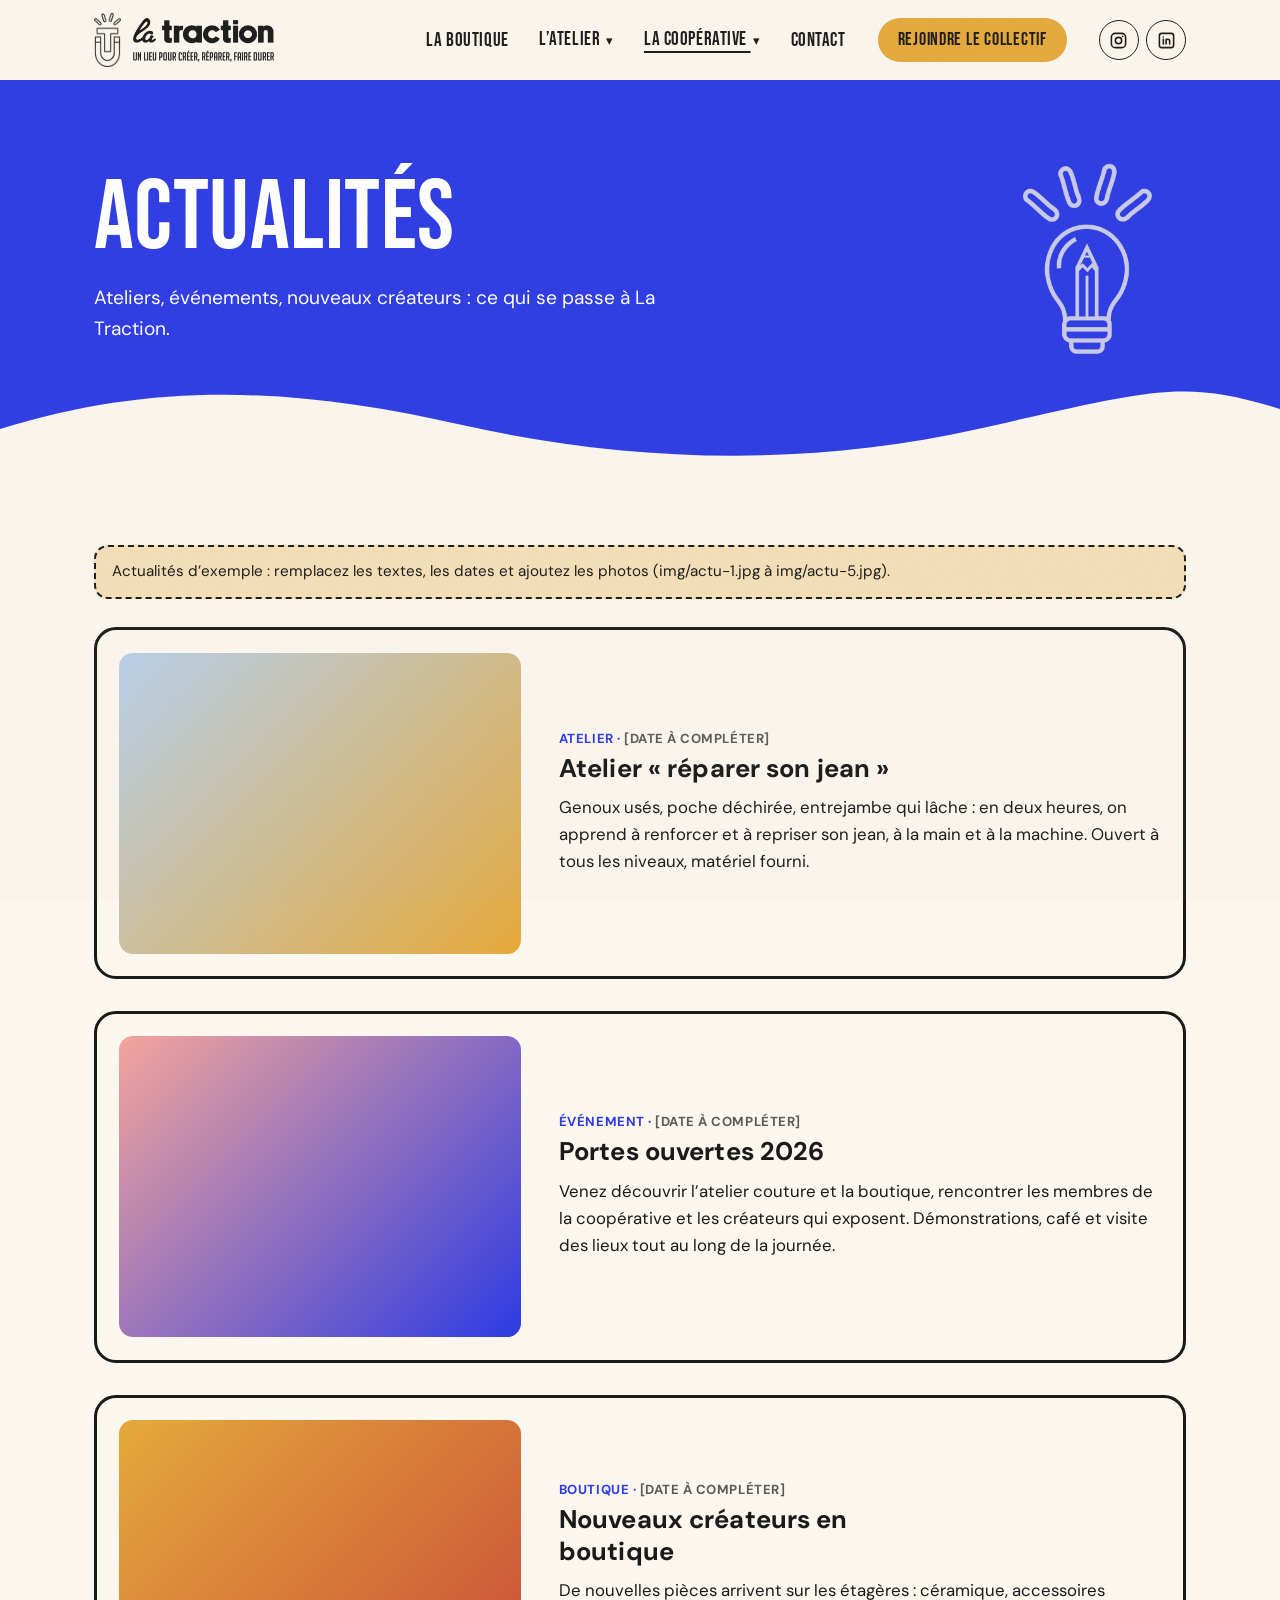
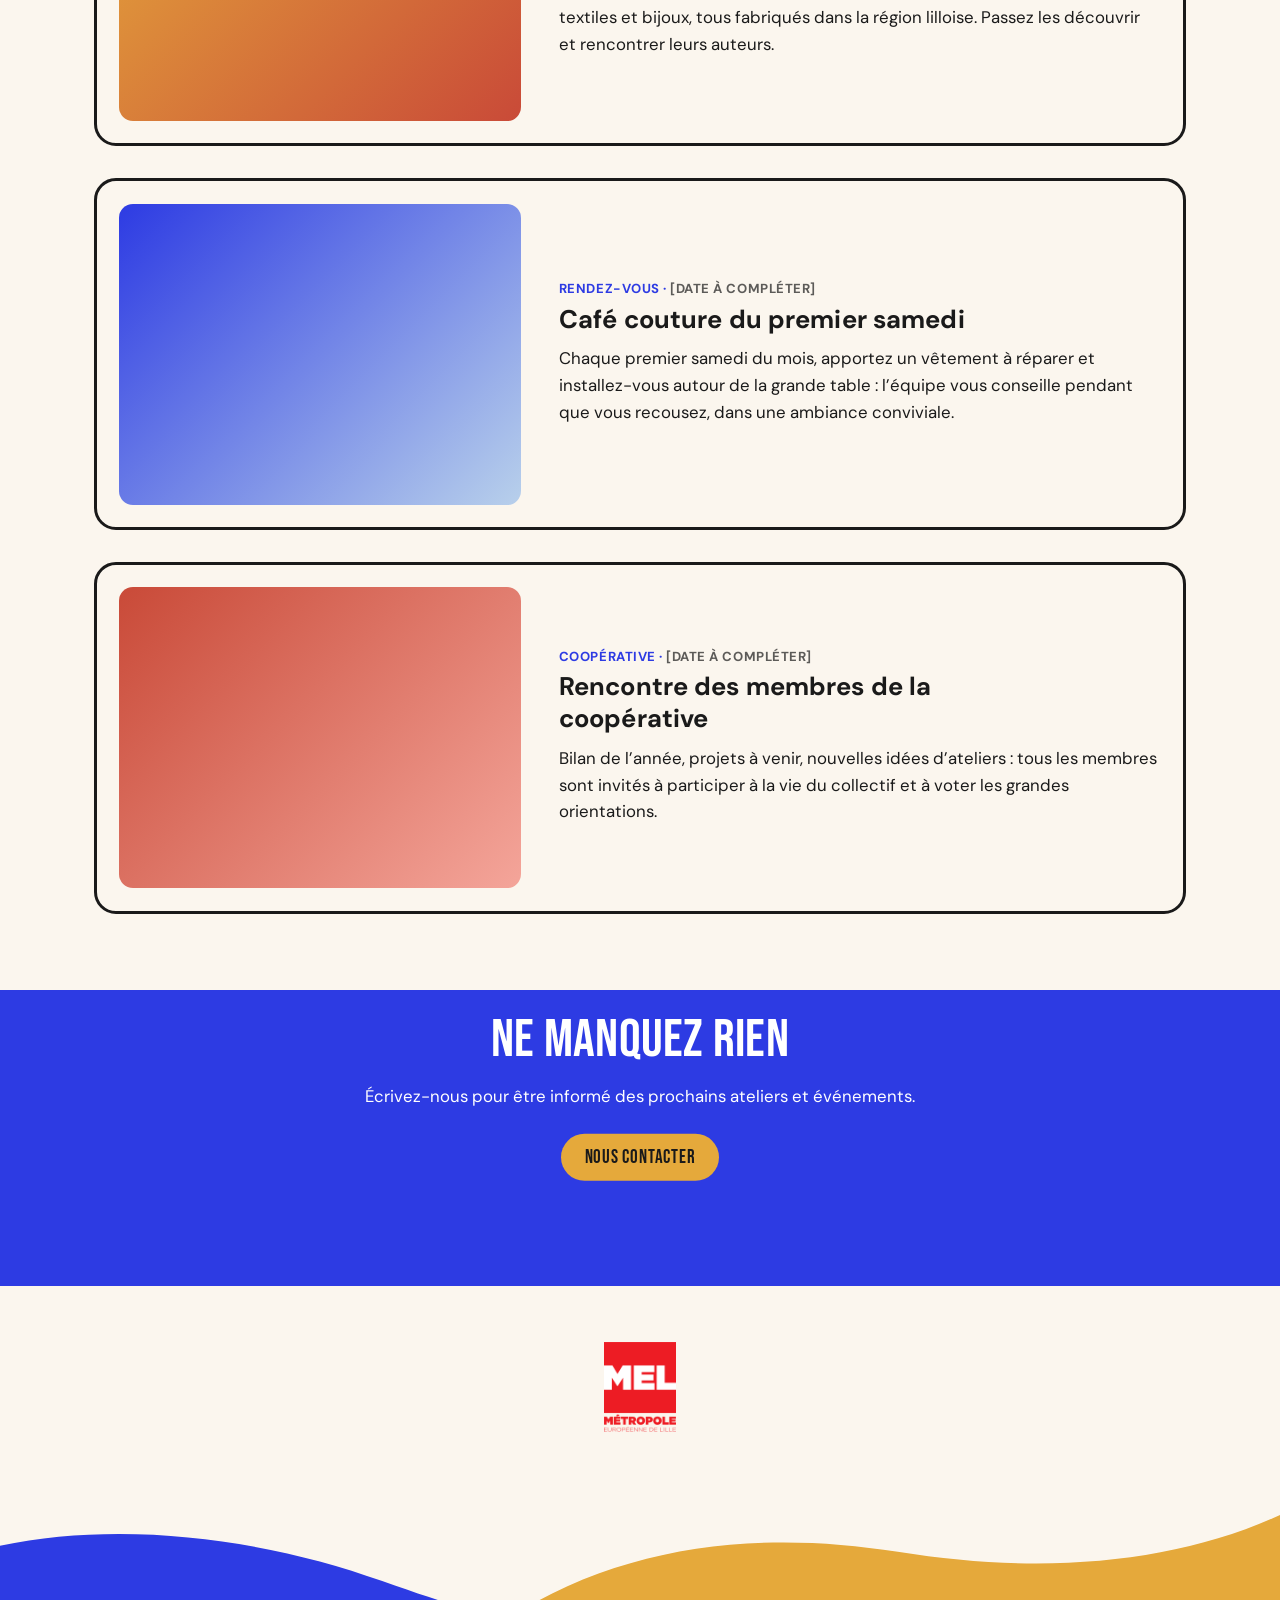
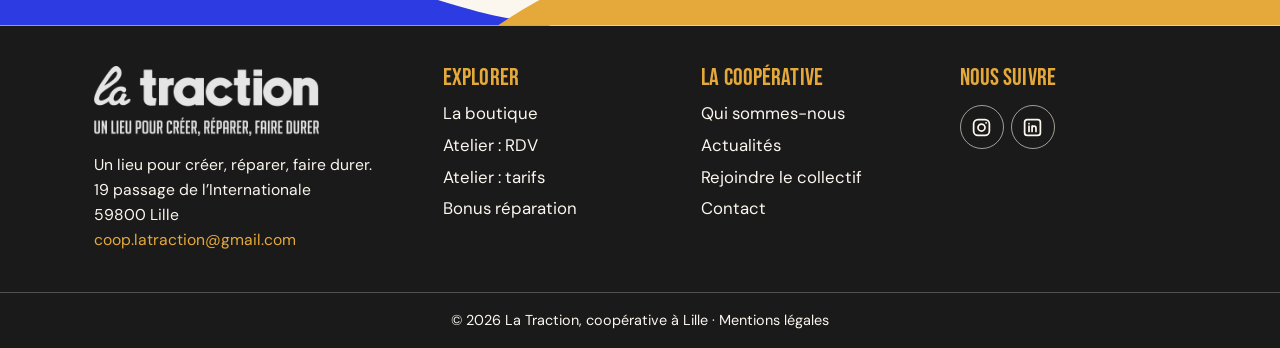
==== actualites.html @ b77d8ff4 "Add files via upload" ====
<!DOCTYPE html>
<html lang="fr">
<head>
<meta charset="utf-8">
<meta name="viewport" content="width=device-width, initial-scale=1">
<title>Actualités – La Traction</title>
<meta name="description" content="Les actualités de La Traction à Lille : ateliers de couture, événements, nouveaux créateurs en boutique et vie de la coopérative.">
<link rel="icon" href="favicon.ico" sizes="any">
<link rel="icon" type="image/png" sizes="32x32" href="img/favicon-32.png">
<link rel="apple-touch-icon" href="img/apple-touch-icon.png">
<link rel="preconnect" href="https://fonts.googleapis.com">
<link rel="preconnect" href="https://fonts.gstatic.com" crossorigin>
<link href="https://fonts.googleapis.com/css2?family=Bebas+Neue&display=swap" rel="stylesheet">
<script>document.documentElement.className+=" js"</script>
<link rel="stylesheet" href="css/style.css">
</head>
<body>
<a class="skip" href="#contenu">Aller au contenu</a>

<header class="hdr" id="hdr">
  <div class="wrap bar">
    <a class="logo" href="index.html" aria-label="La Traction, accueil">
      <img class="mag" src="img/logo-aimant.png" width="240" height="474" alt="">
      <img class="mot" src="img/logo-mot.png" width="520" height="162" alt="la traction – un lieu pour créer, réparer, faire durer">
    </a>
    <button class="burger" id="burger" aria-label="Ouvrir le menu" aria-expanded="false" aria-controls="nav"><span></span></button>
    <nav class="nav" id="nav" aria-label="Navigation principale">
      <ul>
        <li><a href="boutique.html">La boutique</a></li>
        <li class="has-sub">
          <button class="sb" type="button" aria-expanded="false" aria-controls="sub-atelier">L’atelier <span class="chev" aria-hidden="true">▾</span></button>
          <ul class="sub" id="sub-atelier">
            <li><a href="atelier-rdv.html">RDV</a></li>
            <li><a href="atelier-tarifs.html">Tarifs</a></li>
            <li><a href="bonus-reparation.html">Bonus réparation</a></li>
          </ul>
        </li>
        <li class="has-sub">
          <button class="sb current" type="button" aria-expanded="false" aria-controls="sub-coop">La coopérative <span class="chev" aria-hidden="true">▾</span></button>
          <ul class="sub" id="sub-coop">
            <li><a href="cooperative.html">Qui sommes-nous</a></li>
            <li><a href="actualites.html" aria-current="page">Actualités</a></li>
          </ul>
        </li>
        <li><a href="contact.html">Contact</a></li>
      </ul>
      <a class="cta" href="rejoindre.html">Rejoindre le collectif</a>
      <ul class="social" aria-label="Réseaux sociaux">
        <li><a href="https://www.instagram.com/la_traction_coop/" target="_blank" rel="noopener" aria-label="Instagram de La Traction (nouvel onglet)"><svg viewBox="0 0 24 24" aria-hidden="true"><rect x="3" y="3" width="18" height="18" rx="5"/><circle cx="12" cy="12" r="4"/><circle cx="17.3" cy="6.7" r="1.1" class="fill"/></svg></a></li>
        <li><a href="https://www.linkedin.com/company/coop%C3%A9rative-la-traction/" target="_blank" rel="noopener" aria-label="LinkedIn de La Traction (nouvel onglet)"><svg viewBox="0 0 24 24" aria-hidden="true"><rect x="3" y="3" width="18" height="18" rx="3"/><path d="M8 10.5V16.5M8 7.6v.01M11.5 16.5v-6M11.5 13c0-1.6 1-2.6 2.3-2.6s2.2.9 2.2 2.6v3.5"/></svg></a></li>
      </ul>
    </nav>
  </div>
</header>

<main id="contenu">
<section class="phero cobalt" aria-labelledby="t-page">
  <div class="wrap" data-speed=".06"><h1 id="t-page">Actualités</h1><p>Ateliers, événements, nouveaux créateurs : ce qui se passe à La Traction.</p></div>
  <img class="phero-picto" src="img/picto-creer.png" width="204" height="300" alt=""><svg class="phero-wave" viewBox="0 0 1440 100" preserveAspectRatio="none" aria-hidden="true"><path d="M0 60C180 10 340 20 520 56S900 100 1100 60 1330 10 1440 40V100H0Z" fill="#FBF6EE"/></svg>
</section>
<section class="sec"><div class="wrap">
  <p class="note">Actualités d’exemple : remplacez les textes, les dates et ajoutez les photos (img/actu-1.jpg à img/actu-5.jpg).</p>
  <div class="posts">
    <article class="post" id="actu-1">
      <div class="ph kb" style="--g:linear-gradient(135deg,#B8D0EB,#E5A93B)"><img src="img/actu-1.jpg" alt="" loading="lazy" data-fallback></div>
      <div class="post-txt"><p class="tag">Atelier · <span>[Date à compléter]</span></p><h2>Atelier « réparer son jean »</h2><p>Genoux usés, poche déchirée, entrejambe qui lâche : en deux heures, on apprend à renforcer et à repriser son jean, à la main et à la machine. Ouvert à tous les niveaux, matériel fourni.</p></div>
    </article>
    <article class="post" id="actu-2">
      <div class="ph kb" style="--g:linear-gradient(135deg,#F4A59A,#2D3BE3)"><img src="img/actu-2.jpg" alt="" loading="lazy" data-fallback></div>
      <div class="post-txt"><p class="tag">Événement · <span>[Date à compléter]</span></p><h2>Portes ouvertes 2026</h2><p>Venez découvrir l’atelier couture et la boutique, rencontrer les membres de la coopérative et les créateurs qui exposent. Démonstrations, café et visite des lieux tout au long de la journée.</p></div>
    </article>
    <article class="post" id="actu-3">
      <div class="ph kb" style="--g:linear-gradient(135deg,#E5A93B,#C94A38)"><img src="img/actu-3.jpg" alt="" loading="lazy" data-fallback></div>
      <div class="post-txt"><p class="tag">Boutique · <span>[Date à compléter]</span></p><h2>Nouveaux créateurs en boutique</h2><p>De nouvelles pièces arrivent sur les étagères : céramique, accessoires textiles et bijoux, tous fabriqués dans la région lilloise. Passez les découvrir et rencontrer leurs auteurs.</p></div>
    </article>
    <article class="post" id="actu-4">
      <div class="ph kb" style="--g:linear-gradient(135deg,#2D3BE3,#B8D0EB)"><img src="img/actu-4.jpg" alt="" loading="lazy" data-fallback></div>
      <div class="post-txt"><p class="tag">Rendez-vous · <span>[Date à compléter]</span></p><h2>Café couture du premier samedi</h2><p>Chaque premier samedi du mois, apportez un vêtement à réparer et installez-vous autour de la grande table : l’équipe vous conseille pendant que vous recousez, dans une ambiance conviviale.</p></div>
    </article>
    <article class="post" id="actu-5">
      <div class="ph kb" style="--g:linear-gradient(135deg,#C94A38,#F4A59A)"><img src="img/actu-5.jpg" alt="" loading="lazy" data-fallback></div>
      <div class="post-txt"><p class="tag">Coopérative · <span>[Date à compléter]</span></p><h2>Rencontre des membres de la coopérative</h2><p>Bilan de l’année, projets à venir, nouvelles idées d’ateliers : tous les membres sont invités à participer à la vie du collectif et à voter les grandes orientations.</p></div>
    </article>
  </div>
</div></section>
<section class="cta-band"><div data-speed=".04"><h2>Ne manquez rien</h2><p>Écrivez-nous pour être informé des prochains ateliers et événements.</p><a class="btn" href="contact.html">Nous contacter</a></div></section>
</main>

<!-- Financeurs : un <li> par logo. Déposer les logos (PNG ou SVG à fond transparent) dans img/partenaires/ -->
<section class="partners" aria-label="Nos financeurs">
  <div class="wrap">
    <ul class="plist">
      <li><img src="img/partenaires/mel.png" alt="Métropole Européenne de Lille" loading="lazy" data-logo></li>
    </ul>
  </div>
</section>

<footer>
  <svg class="ft-waves" viewBox="0 0 1440 200" preserveAspectRatio="none" aria-hidden="true">
    <path d="M0 200V96C140 62 300 88 430 142S580 190 620 200Z" fill="#2D3BE3"/>
    <path d="M560 200C690 96 850 74 1010 104S1320 120 1440 56V200Z" fill="#E5A93B"/>
  </svg>
  <div class="ft">
    <div class="cols">
      <div class="brand">
        <img src="img/logo-mot.png" width="520" height="162" alt="la traction">
        <address>Un lieu pour créer, réparer, faire durer.<br>19 passage de l’Internationale<br>59800 Lille<br><a href="mailto:coop.latraction@gmail.com">coop.latraction@gmail.com</a></address>
      </div>
      <div><h3>Explorer</h3><ul>
        <li><a href="boutique.html">La boutique</a></li>
        <li><a href="atelier-rdv.html">Atelier : RDV</a></li>
        <li><a href="atelier-tarifs.html">Atelier : tarifs</a></li>
        <li><a href="bonus-reparation.html">Bonus réparation</a></li></ul></div>
      <div><h3>La coopérative</h3><ul>
        <li><a href="cooperative.html">Qui sommes-nous</a></li>
        <li><a href="actualites.html">Actualités</a></li>
        <li><a href="rejoindre.html">Rejoindre le collectif</a></li>
        <li><a href="contact.html">Contact</a></li></ul></div>
      <div><h3>Nous suivre</h3>
        <ul class="social ft-social" aria-label="Réseaux sociaux">
          <li><a href="https://www.instagram.com/la_traction_coop/" target="_blank" rel="noopener" aria-label="Instagram de La Traction (nouvel onglet)"><svg viewBox="0 0 24 24" aria-hidden="true"><rect x="3" y="3" width="18" height="18" rx="5"/><circle cx="12" cy="12" r="4"/><circle cx="17.3" cy="6.7" r="1.1" class="fill"/></svg></a></li>
          <li><a href="https://www.linkedin.com/company/coop%C3%A9rative-la-traction/" target="_blank" rel="noopener" aria-label="LinkedIn de La Traction (nouvel onglet)"><svg viewBox="0 0 24 24" aria-hidden="true"><rect x="3" y="3" width="18" height="18" rx="3"/><path d="M8 10.5V16.5M8 7.6v.01M11.5 16.5v-6M11.5 13c0-1.6 1-2.6 2.3-2.6s2.2.9 2.2 2.6v3.5"/></svg></a></li>
        </ul></div>
    </div>
    <div class="legal">© 2026 La Traction, coopérative à Lille · <a href="mentions-legales.html">Mentions légales</a></div>
  </div>
</footer>

<script src="js/main.js"></script>
</body>
</html>
---- css/style.css ----
/* La Traction – feuille de style commune à toutes les pages */
/* Polices libres (licence OFL, fichiers dans /fonts) hébergées avec le site */
@font-face{font-family:'DM Sans';src:url('../fonts/DMSans.woff') format('woff');font-weight:100 1000;font-style:normal;font-display:swap}
/*
  Polices de la charte : Newake (géométrique) et Bignoodle Titling (condensée).
  En attendant les licences web, DM Sans (texte et sous-titres) et Bebas Neue (titres) les remplacent.
  Pour utiliser les originales, ajoutez les fichiers dans /fonts puis décommentez :
  @font-face{font-family:'Newake';src:url('../fonts/Newake.woff2') format('woff2');font-weight:800;font-display:swap}
  @font-face{font-family:'Bignoodle Titling';src:url('../fonts/BigNoodleTitling.woff2') format('woff2');font-display:swap}
*/
:root{
  --cream:#FBF6EE;
  --cobalt:#2D3BE3;   /* palette du brief */
  --brick:#C94A38;    /* terracotta */
  --mustard:#E5A93B;  /* moutarde */
  --pastel:#B8D0EB;
  --pink:#F4A59A;
  --orange:#EE7A3C;
  --ink:#1A1A1A;
  --white:#fff;
  --f-title:'Bignoodle Titling','Bebas Neue','Anton',Impact,sans-serif;
  --f-geo:'DM Sans',Arial,sans-serif;  /* sous-titres : police du texte, en gras */
  --f-body:'DM Sans',Arial,sans-serif;
}
*,*::before,*::after{box-sizing:border-box}
html{scroll-behavior:smooth}
body{margin:0;background:var(--cream);color:var(--ink);font:400 1.05rem/1.6 var(--f-body);overflow-x:hidden}
/* léger grain papier */
body::after{content:"";position:fixed;inset:0;pointer-events:none;opacity:.06;z-index:100;
  background:url("data:image/svg+xml,%3Csvg xmlns='http://www.w3.org/2000/svg' width='160' height='160'%3E%3Cfilter id='n'%3E%3CfeTurbulence type='fractalNoise' baseFrequency='.8' numOctaves='2'/%3E%3C/filter%3E%3Crect width='100%25' height='100%25' filter='url(%23n)'/%3E%3C/svg%3E")}
h1,h2,h3{font-family:var(--f-title);font-weight:400;text-transform:uppercase;line-height:.98;margin:0;letter-spacing:.005em}
img,svg{display:block;max-width:100%}
a{color:inherit}
:focus-visible{outline:3px solid var(--cobalt);outline-offset:3px}
.skip{position:absolute;left:-999px;top:0;background:var(--ink);color:#fff;padding:.6rem 1rem;z-index:200}
.skip:focus{left:0}
.wrap{max-width:1140px;margin:0 auto;padding:0 1.5rem}

/* ---------- Header ---------- */
.hdr{position:sticky;top:0;z-index:50;background:var(--cream);transition:background .25s,box-shadow .25s}
.hdr.scrolled{background:rgba(251,246,238,.8);-webkit-backdrop-filter:blur(10px);backdrop-filter:blur(10px);box-shadow:0 1px 0 rgba(26,26,26,.14)}
.bar{display:flex;align-items:center;justify-content:space-between;gap:1rem;min-height:80px}
.logo{display:flex;align-items:center;gap:.7rem;text-decoration:none;flex:0 0 auto}
.logo .mag{height:54px;width:auto}
.logo .mot{height:44px;width:auto}
.nav{display:flex;align-items:center;gap:2rem}
.nav>ul{display:flex;gap:1.9rem;list-style:none;margin:0;padding:0;align-items:center}
.nav a,.nav .sb{font:400 1.2rem/1 var(--f-title);letter-spacing:.03em;text-transform:uppercase;text-decoration:none;background:none;border:0;color:var(--ink);cursor:pointer;padding:.55rem 0}
.nav li>a:hover,.nav .sb:hover{text-decoration:underline;text-decoration-thickness:2px;text-underline-offset:6px}
.has-sub{position:relative}
.chev{display:inline-block;font-size:.7em;margin-left:.15em;transition:transform .2s}
.sub{list-style:none;margin:0;padding:.45rem;background:var(--cream);border:1.5px solid var(--ink);border-radius:14px;box-shadow:0 8px 22px rgba(26,26,26,.14);min-width:150px}
@media (min-width:1081px){
  .sub{position:absolute;top:100%;left:-.8rem;opacity:0;visibility:hidden;transform:translateY(6px);transition:opacity .18s,transform .18s,visibility .18s}
  .has-sub:hover .sub,.has-sub:focus-within .sub,.has-sub.open .sub{opacity:1;visibility:visible;transform:none}
  .has-sub:hover .chev,.has-sub.open .chev{transform:rotate(180deg)}
}
.sub a{display:block;padding:.5rem .8rem;border-radius:8px;white-space:nowrap}
.sub a:hover{background:var(--pastel);text-decoration:none!important}
.nav .cta{display:inline-block;background:var(--mustard);color:var(--ink)!important;font:400 1.15rem/1 var(--f-title)!important;letter-spacing:.04em;text-transform:uppercase;text-decoration:none!important;padding:.8rem 1.25rem!important;border-radius:999px;white-space:nowrap;transition:transform .15s,box-shadow .15s}
.nav .cta:hover{transform:translateY(-2px);box-shadow:0 4px 0 var(--ink)}
.burger{display:none;width:46px;height:46px;border:1.5px solid var(--ink);border-radius:12px;background:none;cursor:pointer;position:relative;flex:0 0 auto}
.burger span,.burger span::before,.burger span::after{position:absolute;left:12px;width:20px;height:2px;background:var(--ink);content:"";transition:.2s}
.burger span{top:21px}.burger span::before{left:0;top:-6px}.burger span::after{left:0;top:6px}
.burger[aria-expanded=true] span{background:transparent}
.burger[aria-expanded=true] span::before{top:0;transform:rotate(45deg)}
.burger[aria-expanded=true] span::after{top:0;transform:rotate(-45deg)}
@media (max-width:1080px){
  .burger{display:block}
  .logo .mag{height:46px}.logo .mot{height:36px}
  .nav{position:absolute;left:0;right:0;top:100%;background:var(--cream);flex-direction:column;align-items:flex-start;gap:0;padding:0 1.5rem;max-height:0;overflow:hidden;transition:max-height .35s ease,padding .35s;border-bottom:1.5px solid transparent}
  .nav.open{max-height:760px;padding:.8rem 1.5rem 1.5rem;border-bottom-color:var(--ink)}
  .nav>ul{flex-direction:column;align-items:flex-start;gap:0;width:100%}
  .nav>ul>li{width:100%}
  .nav>ul>li>a,.nav .sb{display:block;width:100%;text-align:left;padding:.8rem 0;font-size:1.5rem}
  .sub{border:0;box-shadow:none;border-radius:0;background:none;padding:0 0 0 1rem;max-height:0;overflow:hidden;transition:max-height .3s ease}
  .has-sub.open .sub{max-height:220px}
  .has-sub.open .chev{transform:rotate(180deg)}
  .sub a{font-size:1.3rem}
  .nav .cta{margin-top:1rem}
}

/* ---------- Diaporama d'accueil ---------- */
.sr{position:absolute!important;width:1px;height:1px;padding:0;margin:-1px;overflow:hidden;clip:rect(0 0 0 0);white-space:nowrap;border:0}
.spark{position:absolute;width:40px;height:40px;stroke:var(--mustard);stroke-width:5;stroke-linecap:round;fill:none}
.slider{position:relative;height:clamp(480px,78vh,760px);overflow:hidden;background:var(--ink);color:#fff}
.slides{position:absolute;inset:0}
.slide{position:absolute;inset:0;opacity:0;visibility:hidden;transition:opacity .9s ease,visibility 0s linear .9s}
.slide.on{opacity:1;visibility:visible;transition:opacity .9s ease,visibility 0s}
.sl-bg{position:absolute;inset:0;background:var(--g);overflow:hidden}
.sl-bg img{width:100%;height:100%;object-fit:cover;transform:scale(1.06);transition:transform 7s ease-out}
.slide.on .sl-bg img{transform:scale(1)}
.slide::after{content:"";position:absolute;inset:0;background:linear-gradient(to top,rgba(26,26,26,.72) 0%,rgba(26,26,26,.35) 40%,rgba(26,26,26,0) 72%),linear-gradient(90deg,rgba(26,26,26,.55) 0%,rgba(26,26,26,.25) 45%,rgba(26,26,26,0) 65%);pointer-events:none}
.slide.has-img .sl-deco{display:none}
.sl-deco{position:absolute;right:clamp(1rem,8vw,9rem);top:50%;height:min(58%,380px);width:auto;transform:translateY(-58%);filter:invert(1);opacity:.28;pointer-events:none}
.cap{position:absolute;z-index:2;left:max(1.5rem,calc((100% - 1140px)/2 + 1.5rem));right:1.5rem;bottom:clamp(6.5rem,12vw,9.5rem);max-width:44rem;
  opacity:0;translate:0 24px;transition:opacity .7s ease .35s,translate .7s cubic-bezier(.2,.7,.2,1) .35s}
.slide.on .cap{opacity:1;translate:0 0}
.cap h2{font-size:clamp(2.6rem,5vw,4.4rem);line-height:.96;text-shadow:0 2px 18px rgba(0,0,0,.25)}
.cap p{font-size:clamp(1.05rem,1.6vw,1.25rem);margin:.8rem 0 1.2rem;max-width:36em;text-shadow:0 1px 8px rgba(0,0,0,.35)}
.sl-ctrl{position:absolute;z-index:3;right:max(1.5rem,calc((100% - 1140px)/2 + 1.5rem));bottom:clamp(5.2rem,11vw,8.2rem);display:flex;align-items:center;gap:.4rem;
  background:rgba(26,26,26,.45);-webkit-backdrop-filter:blur(6px);backdrop-filter:blur(6px);border-radius:999px;padding:.3rem .45rem}
.sl-btn{width:40px;height:40px;border:0;border-radius:50%;background:none;color:#fff;cursor:pointer;display:grid;place-items:center}
.sl-btn:hover{background:rgba(255,255,255,.16)}
.sl-btn svg{width:20px;height:20px;stroke:currentColor;stroke-width:2.5;fill:none;stroke-linecap:round;stroke-linejoin:round}
.sl-btn .i-play{display:none;fill:currentColor;stroke:none}
.slider.paused .sl-btn .i-pause{display:none}.slider.paused .sl-btn .i-play{display:block}
.dots{display:flex;gap:.15rem}
.dot{width:28px;height:40px;border:0;background:none;cursor:pointer;display:grid;place-items:center;padding:0}
.dot::before{content:"";width:10px;height:10px;border-radius:999px;background:rgba(255,255,255,.55);transition:width .3s,background .3s}
.dot[aria-current=true]::before{width:22px;background:var(--mustard)}
.slider :focus-visible{outline-color:var(--mustard)}
.waves{position:absolute;z-index:2;left:0;bottom:-1px;width:100%;height:clamp(80px,11vw,160px);pointer-events:none}
@media (max-width:720px){
  .slider{height:clamp(520px,86vh,680px)}
  .sl-deco{top:1.4rem;right:1.2rem;height:min(26%,170px);transform:none}
  .cap{bottom:8.6rem}
  .sl-ctrl{left:50%;right:auto;translate:-50% 0;bottom:4.4rem}
}
@media (prefers-reduced-motion:reduce){.slide,.cap,.sl-bg img{transition:none!important}.sl-bg img{transform:none}}

/* ---------- L'art du lieu ---------- */
.lieu{background:var(--brick);color:var(--white);padding:clamp(3rem,6vw,5rem) 0}
.lieu .grid{display:grid;grid-template-columns:minmax(0,.9fr) minmax(0,1.1fr);gap:clamp(2rem,5vw,4.5rem);align-items:center}
.photo{position:relative;overflow:hidden;border-radius:18%}
.plx{position:absolute;left:0;right:0;top:-20%;bottom:-20%;will-change:transform}
.plx img{width:100%;height:100%;object-fit:cover}
.photo .plx{background:linear-gradient(140deg,#F4A59A,#E5A93B 55%,#B8D0EB)}
.photo.sq{aspect-ratio:1/1;max-width:420px;width:100%;margin:0 auto}
.lieu h2{font-size:clamp(2.6rem,5.4vw,4.4rem);margin-bottom:1.2rem}
.lieu .lead{font:700 1rem/1.4 var(--f-geo);text-transform:uppercase;margin:0 0 .9rem;max-width:34em}
.lieu .t{margin:0;max-width:40ch}
.lieu .txt{will-change:transform}
@media (max-width:820px){.lieu .grid{grid-template-columns:1fr}.photo.sq{max-width:360px}}

/* ---------- Ateliers et événements ---------- */
.events{position:relative;min-height:clamp(460px,52vw,620px);display:grid;place-items:center;padding:4rem 1.5rem;overflow:hidden;background:#2b2b33}
.events .bg{position:absolute;inset:0;overflow:hidden}
.events .bg .plx{background:linear-gradient(120deg,#3a3f68,#6c5a52 60%,#2b2b33)}
.ribbons{position:absolute;inset:0;width:100%;height:100%;pointer-events:none}
.events .bg::after{content:"";position:absolute;inset:0;background:rgba(26,26,26,.28)}
.box{position:relative;background:var(--pastel);color:var(--cobalt);border-radius:32px;padding:clamp(1.8rem,4vw,2.8rem);max-width:600px;will-change:transform}
.box h2{font-size:clamp(2.2rem,4.6vw,3.4rem);margin-bottom:1rem}
.box p{margin:0;color:var(--ink);max-width:48ch}

/* ---------- Nos missions ---------- */
.band{background:var(--cobalt);color:var(--white);text-align:center;padding:1.2rem 1.5rem}
.band h2{font-size:clamp(2rem,4.4vw,3rem)}
.missions{padding:clamp(2.5rem,5vw,4rem) 0 clamp(2rem,4vw,3rem)}
.cards{display:grid;grid-template-columns:repeat(3,1fr);gap:1.5rem;max-width:860px;margin:0 auto}
.card{background:var(--cream);border:3px solid var(--c);border-radius:22px;padding:1.6rem 1.25rem 1.7rem;text-align:center}
.card img{height:96px;width:auto;margin:0 auto 1rem}
.card h3{font-size:1.7rem;margin-bottom:.55rem}
.card p{margin:0;font-size:.95rem;line-height:1.45}
@media (max-width:820px){.cards{grid-template-columns:1fr;max-width:380px}}

/* ---------- Actualités ---------- */
.news{padding:2.5rem 0 3rem}
.news h2{text-align:center;font-size:clamp(2.2rem,4.6vw,3.2rem);margin-bottom:1.8rem}
.car{position:relative;max-width:940px;margin:0 auto;padding:0 3rem}
.track{display:flex;gap:1.25rem;overflow-x:auto;scroll-snap-type:x mandatory;scrollbar-width:none;scroll-behavior:smooth}
.track::-webkit-scrollbar{display:none}
.item{flex:0 0 calc((100% - 2.5rem)/3);scroll-snap-align:start;margin:0;display:block;text-decoration:none;color:inherit;border-radius:14px}
.item:hover .ph img,.item:hover .ph{filter:saturate(1.15)}
.item:hover .cap-t{text-decoration:underline;text-underline-offset:4px}
.item .ph{aspect-ratio:4/3;border-radius:14px;overflow:hidden;background:var(--g,linear-gradient(135deg,#B8D0EB,#E5A93B))}
.item img{width:100%;height:100%;object-fit:cover}
.item .cap-t{display:block;font:700 1rem/1.35 var(--f-geo);margin-top:.6rem}
.news .more{text-align:center;margin:2rem 0 0}
.arr{position:absolute;top:calc(50% - 1.6rem);width:40px;height:56px;border:0;background:none;color:var(--ink);cursor:pointer;display:grid;place-items:center;border-radius:10px}
.arr:hover{background:rgba(26,26,26,.07)}
.arr svg{width:22px;height:22px;stroke:currentColor;stroke-width:2.5;fill:none;stroke-linecap:round;stroke-linejoin:round}
.arr.l{left:0}.arr.r{right:0}
@media (max-width:820px){.item{flex-basis:78%}.car{padding:0 2.6rem}}

/* ---------- Footer ---------- */
.ft-waves{display:block;width:100%;height:clamp(90px,12vw,170px);margin-top:1rem;background:var(--cream)}
.ft{background:var(--ink);color:var(--cream)}
.ft .cols{display:grid;grid-template-columns:1.4fr 1fr 1fr 1fr;gap:2rem;padding:2.5rem 1.5rem;max-width:1140px;margin:0 auto}
.ft .brand img{height:70px;width:auto;filter:invert(1)}
.ft address{font-style:normal;margin-top:1rem;font-size:.98rem}
.ft h3{font-size:1.5rem;color:var(--mustard);margin-bottom:.7rem}
.ft ul{list-style:none;margin:0;padding:0}
.ft li{margin:.3rem 0}
.ft a{text-decoration:none}.ft a:hover{text-decoration:underline;text-underline-offset:4px}
.legal{border-top:1px solid rgba(251,246,238,.25);padding:1rem 1.5rem;text-align:center;font-size:.9rem}
@media (max-width:820px){.ft .cols{grid-template-columns:1fr 1fr}}
@media (max-width:520px){.ft .cols{grid-template-columns:1fr}}

@media (prefers-reduced-motion:reduce){html{scroll-behavior:auto}.track{scroll-behavior:auto}*{transition:none!important}}

/* ---------- Pages intérieures ---------- */
[aria-current=page]{text-decoration:underline;text-decoration-thickness:2px;text-underline-offset:6px}
.sb.current{text-decoration:underline;text-decoration-thickness:2px;text-underline-offset:6px}
.phero{position:relative;overflow:hidden;background:var(--bg-c,var(--brick));color:var(--fg-c,#fff);padding:clamp(3rem,7vw,5.5rem) 0 clamp(5.5rem,10vw,8rem)}
.phero.brick{--bg-c:var(--brick)}.phero.cobalt{--bg-c:var(--cobalt)}.phero.mustard{--bg-c:var(--mustard);--fg-c:var(--ink)}
.phero h1{font-size:clamp(3rem,8vw,6.2rem);line-height:.92;max-width:11em;will-change:transform}
.phero p{max-width:46ch;font-size:1.2rem;margin:1.2rem 0 0}
.phero .spark{stroke:currentColor;opacity:.9}
.phero .ps1{top:clamp(2rem,5vw,3.6rem);right:clamp(1.5rem,12vw,10rem);width:56px;height:56px}
.phero .sun2{position:absolute;right:-60px;top:20%;width:clamp(150px,20vw,260px);opacity:.95;pointer-events:none}
.phero-wave{position:absolute;left:0;bottom:-1px;width:100%;height:clamp(50px,8vw,100px)}
.sec{padding:clamp(3rem,6vw,5rem) 0}
.sec.alt{background:var(--pastel)}
.sec h2{font-size:clamp(2.2rem,5vw,3.6rem);margin-bottom:1.2rem;max-width:16em}
.sec .intro{max-width:56ch;margin:0 0 2rem;font-size:1.1rem}
.grid3{display:grid;grid-template-columns:repeat(3,1fr);gap:1.5rem}
.grid2{display:grid;grid-template-columns:1fr 1fr;gap:clamp(1.5rem,4vw,3.5rem);align-items:start}
@media (max-width:860px){.grid3,.grid2{grid-template-columns:1fr}}
.tile{background:var(--cream);border:3px solid var(--c,var(--ink));border-radius:22px;padding:1.6rem 1.4rem 1.8rem}
.tile img{height:84px;width:auto;margin-bottom:.9rem}
.tile h3{font-size:1.8rem;margin-bottom:.5rem}
.tile p{margin:0}
.tile ul{margin:.6rem 0 0;padding-left:1.1rem}
.steps{list-style:none;margin:0;padding:0;counter-reset:s;display:grid;gap:1rem}
.steps li{counter-increment:s;position:relative;padding:1rem 1.2rem 1rem 4.2rem;background:var(--cream);border:2px solid var(--ink);border-radius:18px}
.steps li::before{content:counter(s);position:absolute;left:1rem;top:50%;transform:translateY(-50%);width:2.3rem;height:2.3rem;border-radius:50%;background:var(--mustard);display:grid;place-items:center;font:400 1.5rem/1 var(--f-title)}
.steps strong{display:block;font:400 1.4rem/1.1 var(--f-title);text-transform:uppercase}
.note{border:2px dashed var(--ink);border-radius:14px;padding:.8rem 1rem;background:rgba(229,169,59,.3);font-size:.95rem;margin:0 0 1.8rem}
.dl{display:grid;grid-template-columns:auto 1fr;gap:.5rem 1.5rem;margin:0}
.dl dt{font-weight:700}.dl dd{margin:0}
.panel{background:var(--cream);border:3px solid var(--ink);border-radius:22px;padding:1.6rem}
.panel h3{font-size:1.8rem;margin-bottom:.8rem}
.cta-band{background:var(--cobalt);color:#fff;text-align:center;padding:clamp(2.5rem,5vw,4rem) 1.5rem}
.cta-band h2{font-size:clamp(2rem,5vw,3.4rem);margin:0 auto 1rem;max-width:18em}
.cta-band p{margin:0 auto 1.5rem;max-width:46ch}
.btn{display:inline-block;background:var(--mustard);color:var(--ink);font:400 1.2rem/1 var(--f-title);letter-spacing:.04em;text-transform:uppercase;text-decoration:none;padding:.9rem 1.5rem;border-radius:999px;border:0;cursor:pointer;transition:transform .15s,box-shadow .15s}
.btn:hover{transform:translateY(-2px);box-shadow:0 4px 0 var(--ink)}
.btn.dark{background:var(--ink);color:var(--cream)}
/* tarifs */
.price{background:var(--cream);border:3px solid var(--c,var(--ink));border-radius:22px;padding:1.6rem 1.4rem;text-align:center;display:flex;flex-direction:column;gap:.4rem}
.price h3{font-size:1.7rem}
.price .amt{font:400 3.4rem/1 var(--f-title);color:var(--a,var(--c,var(--ink)))}
.price .amt small{font:700 1rem var(--f-body);color:var(--ink)}
.price p{margin:0;font-size:.97rem}
table{width:100%;border-collapse:collapse;background:var(--cream);border:3px solid var(--ink);border-radius:18px;overflow:hidden}
th,td{text-align:left;padding:.8rem 1rem;border-bottom:1.5px solid rgba(26,26,26,.2)}
th{font:400 1.3rem/1 var(--f-title);text-transform:uppercase;background:var(--mustard)}
tr:last-child td{border-bottom:0}
.eq{list-style:none;margin:0;padding:0;display:grid;grid-template-columns:repeat(2,1fr);gap:.7rem 1.5rem}
.eq li{padding-left:1.7rem;position:relative}
.eq li::before{content:"";position:absolute;left:0;top:.45em;width:.9rem;height:.9rem;border-radius:50%;background:var(--brick)}
@media (max-width:600px){.eq{grid-template-columns:1fr}}
/* formulaires */
.form{display:grid;gap:1.1rem}
.field{display:grid;gap:.35rem}
.field label,.field legend{font-weight:700;font-size:.95rem}
.field input,.field select,.field textarea{font:inherit;color:var(--ink);background:#fff;border:2px solid var(--ink);border-radius:14px;padding:.75rem .9rem;width:100%}
.field textarea{min-height:130px;resize:vertical}
.field input:focus,.field select:focus,.field textarea:focus{outline:3px solid var(--cobalt);outline-offset:2px}
.field .err{display:none;color:#a3180d;font-size:.9rem;font-weight:700}
.field.bad .err{display:block}
.field.bad input,.field.bad select,.field.bad textarea{border-color:#a3180d}
.row2{display:grid;grid-template-columns:1fr 1fr;gap:1.1rem}
@media (max-width:600px){.row2{grid-template-columns:1fr}}
fieldset.field{border:0;padding:0;margin:0}
.opts{display:grid;gap:.5rem}
.opts label{display:flex;gap:.6rem;align-items:center;font-weight:500;background:#fff;border:2px solid var(--ink);border-radius:14px;padding:.7rem .9rem;cursor:pointer}
.opts input{width:auto;accent-color:var(--cobalt)}
.sent{display:none;background:var(--pastel);border:3px solid var(--ink);border-radius:22px;padding:1.6rem}
.sent.on{display:block}
.sent h3{font-size:1.9rem;margin-bottom:.6rem}
.sent pre{white-space:pre-wrap;font:inherit;background:#fff;border-radius:12px;padding:.9rem;margin:1rem 0}
details{border:2px solid var(--ink);border-radius:16px;background:var(--cream);padding:.9rem 1.1rem;margin-bottom:.8rem}
summary{font:400 1.4rem/1.2 var(--f-title);text-transform:uppercase;cursor:pointer}
details p{margin:.6rem 0 0}
.map{aspect-ratio:16/10;border:3px solid var(--ink);border-radius:22px;background:var(--pastel);display:grid;place-items:center;text-align:center;padding:1rem}
.map img{height:90px;width:auto;margin:0 auto .6rem}
.tl{list-style:none;margin:0;padding:0 0 0 1.6rem;border-left:4px solid var(--ink);display:grid;gap:1.6rem}
.tl li{position:relative}
.tl li::before{content:"";position:absolute;left:calc(-1.6rem - 12px);top:.35rem;width:20px;height:20px;border-radius:50%;background:var(--mustard);border:3px solid var(--ink)}
.tl strong{display:block;font:400 1.6rem/1.1 var(--f-title);text-transform:uppercase}

/* ---------- Effets d'apparition au défilement ---------- */
.js .rv{opacity:0;translate:0 40px;transition:opacity .8s ease,translate .8s cubic-bezier(.2,.7,.2,1);transition-delay:var(--d,0s)}
.js .rv.in{opacity:1;translate:0 0}
.js .photo.rv{opacity:1;translate:none;clip-path:inset(100% 0 0 0 round 18%);transition:clip-path 1.1s cubic-bezier(.2,.7,.2,1)}
.js .photo.rv.in{clip-path:inset(0 0 0 0 round 18%)}
.js .sun.rv{translate:90px 0;transition-duration:1.2s}
.js .sun.rv.in{translate:0 0}
.js .ribbons path{stroke-dasharray:1 1;stroke-dashoffset:1.02;transition:stroke-dashoffset 2.4s cubic-bezier(.4,.1,.2,1) .25s}
.js .ribbons .rb-b{transition-delay:.45s}
.js .ribbons.in path{stroke-dashoffset:0}
@media (prefers-reduced-motion:reduce){.js .rv,.js .photo.rv{opacity:1;translate:none;clip-path:none;transition:none}.js .ribbons path{stroke-dashoffset:0;transition:none}}

/* ---------- Mentions légales & formulaires ---------- */
.legal-page .wrap{max-width:860px}
.legal-page h2{font-size:clamp(1.9rem,4vw,2.6rem);margin:2.6rem 0 1rem;scroll-margin-top:100px}
.legal-page p{max-width:70ch}
.legal-page .dl{margin:0 0 1rem}
.legal-page .upd{margin-top:2.5rem;font-size:.9rem;opacity:.75}
.rgpd{margin:0;font-size:.88rem;line-height:1.45}
@media (max-width:600px){.legal-page .dl{grid-template-columns:1fr;gap:.15rem}.legal-page .dl dd{margin-bottom:.7rem}}

/* ---------- Actualités ---------- */
.posts{display:grid;gap:2rem}
.post{display:grid;grid-template-columns:minmax(0,.8fr) minmax(0,1.2fr);gap:clamp(1.2rem,3vw,2.5rem);align-items:center;background:var(--cream);border:3px solid var(--ink);border-radius:22px;padding:clamp(1rem,2vw,1.4rem);scroll-margin-top:130px}
.post:target{border-color:var(--cobalt);box-shadow:0 0 0 4px rgba(45,59,227,.18)}
.post .ph{aspect-ratio:4/3;border-radius:14px;overflow:hidden;background:var(--g)}
.post .ph img{width:100%;height:100%;object-fit:cover}
.post h2{font:700 clamp(1.3rem,2.4vw,1.6rem)/1.25 var(--f-geo);text-transform:none;margin:.5rem 0 .6rem}
.post p{margin:0}
.post .tag{font:700 .82rem/1 var(--f-geo);text-transform:uppercase;letter-spacing:.04em;color:var(--cobalt)}
.post .tag span{color:var(--ink);opacity:.7}
@media (max-width:720px){.post{grid-template-columns:1fr}}
.grid-tiles{display:grid;gap:1.2rem}

/* ---------- Financeurs : bandeau de logos ---------- */
.partners{padding:clamp(2.5rem,5vw,3.5rem) 0 .5rem}
.plist{list-style:none;margin:0;padding:0;display:flex;flex-wrap:wrap;justify-content:center;align-items:center;gap:clamp(1.5rem,4vw,3.5rem)}
.plist li{display:flex;align-items:center;justify-content:center}
.plist img{height:clamp(64px,7vw,92px);width:auto;max-width:220px;object-fit:contain}
.plist .ptxt{font:700 1rem/1.25 var(--f-geo);text-align:center;max-width:16em}
.ft-waves{margin-top:2rem}
.ft address a{color:var(--mustard)}

/* Menu mobile fermé : liens hors du parcours clavier */
@media (max-width:1080px){.nav:not(.open){visibility:hidden}.nav{transition:max-height .35s ease,padding .35s,visibility 0s linear .35s}.nav.open{transition:max-height .35s ease,padding .35s,visibility 0s}
  .has-sub:not(.open) .sub{visibility:hidden}}

/* ---------- Réseaux sociaux (menu) ---------- */
.social,.nav>ul.social{display:flex;flex-direction:row;align-items:center;gap:.45rem;list-style:none;margin:0;padding:0;width:auto}
.nav>ul.social>li{width:auto}
.nav .social a{display:grid;place-items:center;width:40px;height:40px;padding:0;border:1.5px solid var(--ink);border-radius:50%;transition:background .15s,color .15s}
.nav .social a:hover{background:var(--ink);color:var(--cream);text-decoration:none}
.social svg{width:19px;height:19px;fill:none;stroke:currentColor;stroke-width:2;stroke-linecap:round;stroke-linejoin:round}
.social svg .fill{fill:currentColor;stroke:none}
@media (max-width:1240px) and (min-width:1081px){.nav{gap:1rem}.nav>ul{gap:1rem}.nav a,.nav .sb{font-size:1.05rem}.nav .cta{padding:.7rem 1rem!important;font-size:1rem!important}.nav .social a{width:36px;height:36px}}
@media (max-width:1080px){.nav>ul.social{margin-top:1rem}}

/* ---------- Réseaux sociaux (pied de page) ---------- */
.ft .ft-social{margin-top:.2rem}
.ft .ft-social a{display:grid;place-items:center;width:44px;height:44px;border:1.5px solid rgba(251,246,238,.6);border-radius:50%;color:var(--cream);transition:background .15s,color .15s,border-color .15s}
.ft .ft-social a:hover{background:var(--mustard);border-color:var(--mustard);color:var(--ink)}
.ft .ft-social svg{width:21px;height:21px}

/* ---------- Zoom lent sur les photos (comme le diaporama) ---------- */
.kb{overflow:hidden}
.kb img{transform:scale(1.08);transition:transform 6s cubic-bezier(.2,.6,.2,1)}
.kb.kb-in img{transform:scale(1)}
.item .ph.kb img,.post .ph.kb img{transition:transform 6s cubic-bezier(.2,.6,.2,1)}
@media (prefers-reduced-motion:reduce){.kb img{transform:none;transition:none}}

/* ---------- Carte Google Maps (chargée au clic) ---------- */
.gmap{position:relative;overflow:hidden}
.gmap-ph{text-align:center;max-width:30em}
.gmap-ph p{margin:.4rem 0}
.gmap-note{font-size:.85rem;opacity:.8}
.gmap-ph a{color:var(--cobalt);font-weight:700}
.gmap.on{padding:0;display:block}
.gmap iframe{display:block;width:100%;height:100%;border:0}

/* ---------- Illustration (Qui sommes-nous) ---------- */
.illu-sec{padding-top:0}
.illu{margin:0 auto;max-width:980px;text-align:center}
.illu img{width:100%;height:auto}
.illu figcaption{font:700 1rem/1.4 var(--f-geo);margin-top:.4rem}

/* ---------- Galerie boutique ---------- */
.gallery-sec{padding-top:0}
.gallery{display:grid;grid-template-columns:minmax(0,.85fr) minmax(0,1.15fr);grid-template-rows:1fr 1fr;gap:clamp(.8rem,2vw,1.4rem);height:clamp(420px,52vw,640px)}
.gallery figure{margin:0;border-radius:22px;border:3px solid var(--ink)}
.gallery img{width:100%;height:100%;object-fit:cover;display:block}
.g-tall{grid-row:span 2}
@media (max-width:720px){.gallery{grid-template-columns:1fr;grid-template-rows:none;height:auto}.g-tall{grid-row:auto;aspect-ratio:3/4}.g-wide{aspect-ratio:4/3}}

/* ---------- Pictos ---------- */
.phero-picto{position:absolute;right:clamp(1.5rem,10vw,9rem);top:50%;height:clamp(110px,15vw,190px);width:auto;transform:translateY(-58%);pointer-events:none}
.phero.brick .phero-picto,.phero.cobalt .phero-picto{filter:invert(1);opacity:.85}
.phero.mustard .phero-picto{opacity:.8}
@media (max-width:720px){.phero-picto{top:1rem;right:1rem;height:64px;transform:none;opacity:.35!important}}
.price img{height:72px;width:auto;margin:0 auto .5rem}
@media (min-width:721px){.phero .wrap{padding-right:clamp(1.5rem,24vw,320px)}}
.illu-sec{background:#FDF6ED}
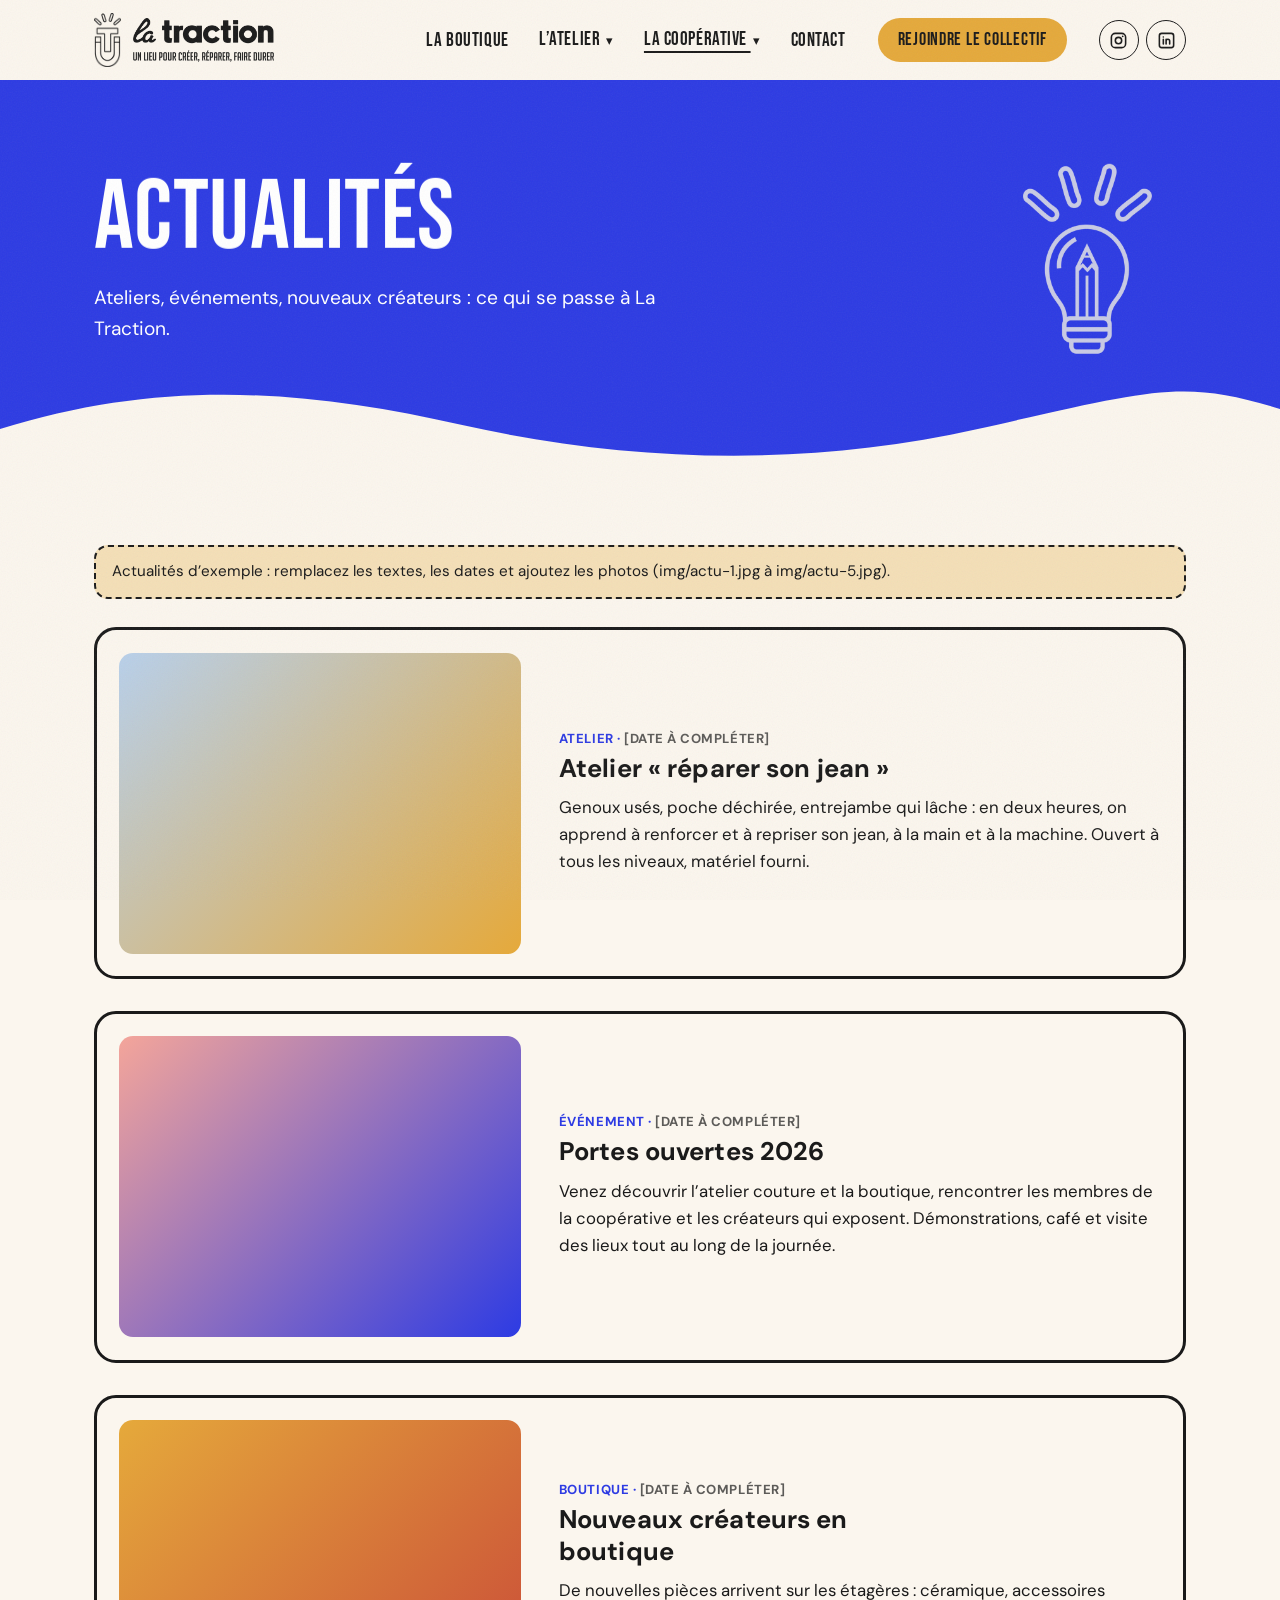
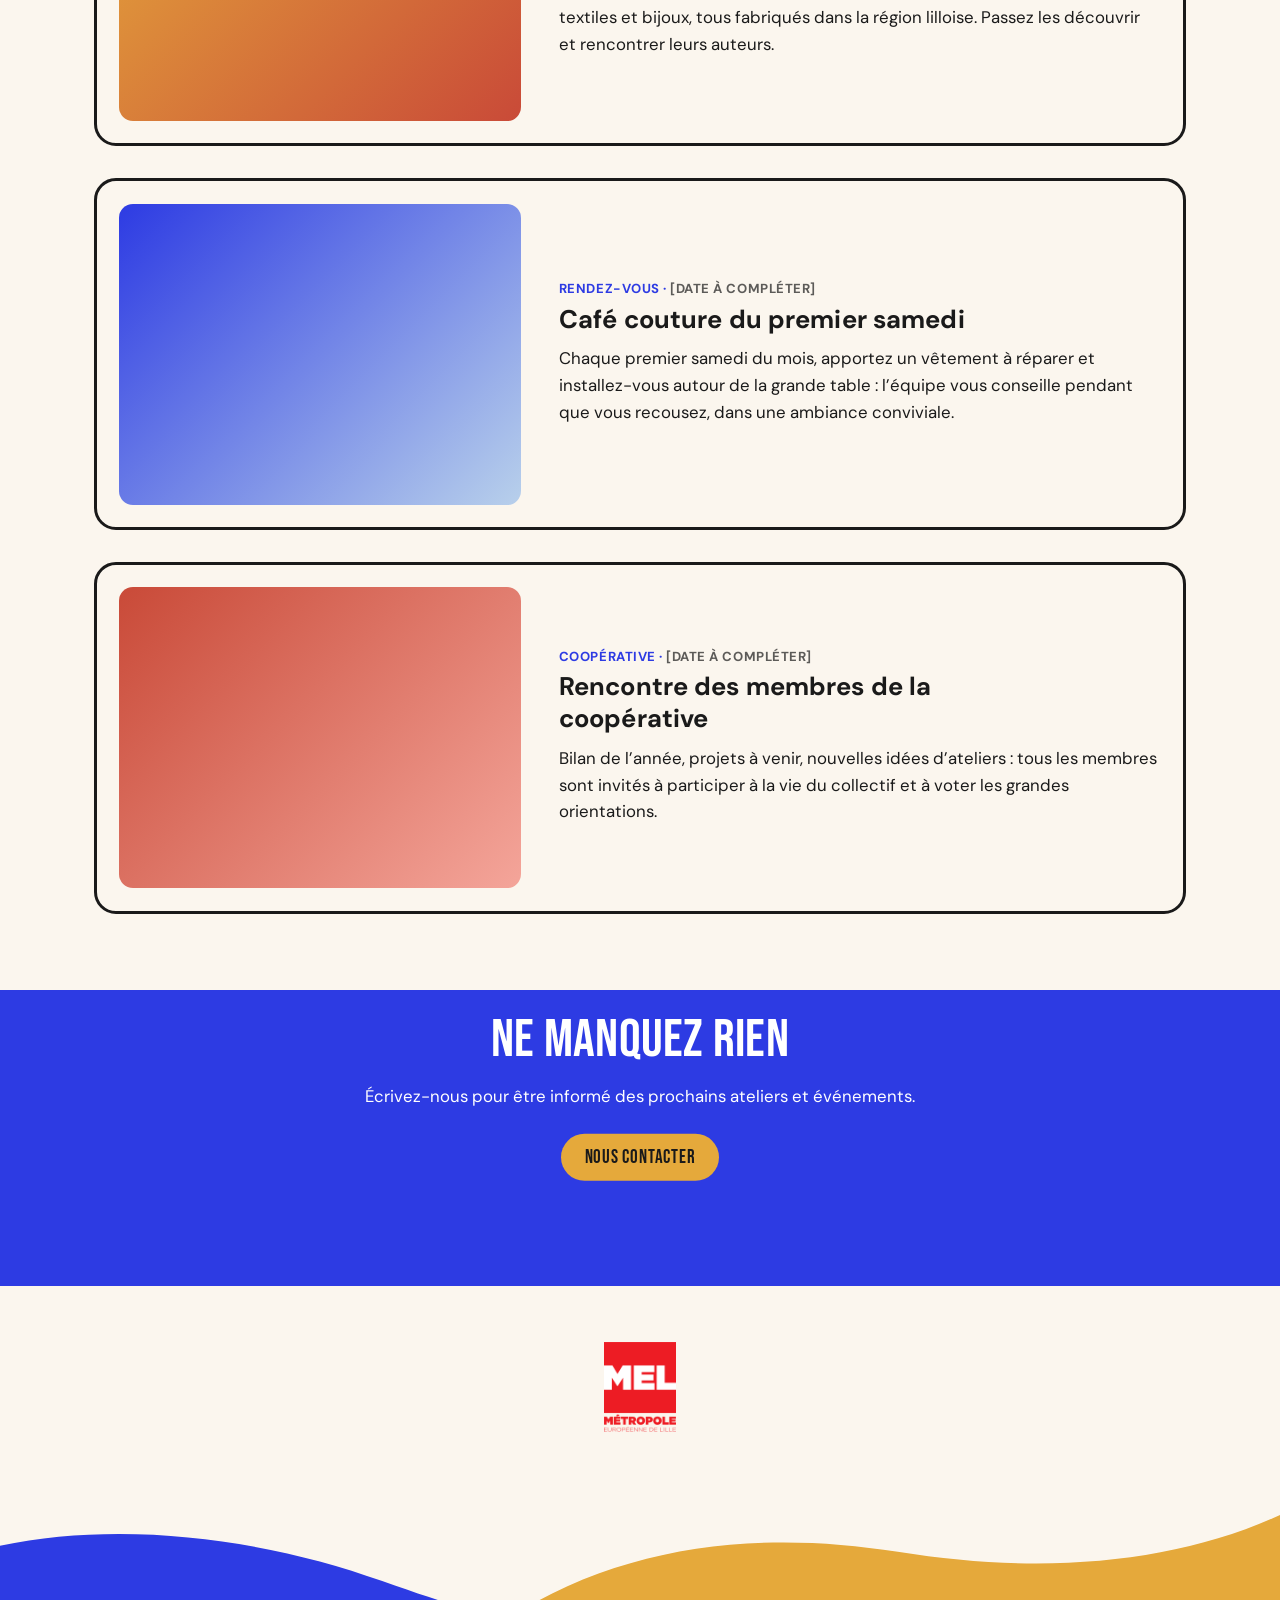
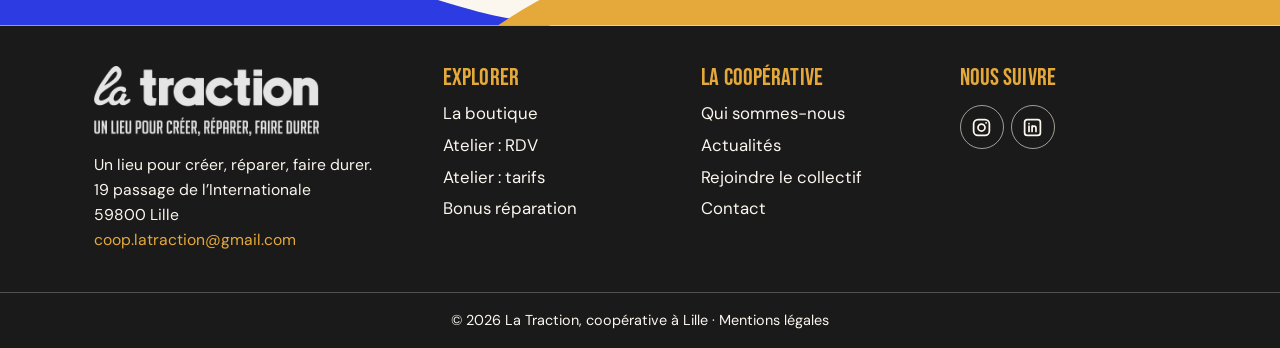
==== commit 9abb04ee: "Add files via upload" ====
--- a/actualites.html
+++ b/actualites.html
@@ -12,7 +12,7 @@
 <link rel="preconnect" href="https://fonts.gstatic.com" crossorigin>
 <link href="https://fonts.googleapis.com/css2?family=Bebas+Neue&display=swap" rel="stylesheet">
 <script>document.documentElement.className+=" js"</script>
-<link rel="stylesheet" href="css/style.css">
+<link rel="stylesheet" href="css/style.css?v=20261123e">
 </head>
 <body>
 <a class="skip" href="#contenu">Aller au contenu</a>
@@ -55,15 +55,15 @@
 
 <main id="contenu">
 <section class="phero cobalt" aria-labelledby="t-page">
-  <div class="wrap" data-speed=".06"><h1 id="t-page">Actualités</h1><p>Ateliers, événements, nouveaux créateurs : ce qui se passe à La Traction.</p></div>
+  <div class="wrap" data-speed=".06"><h1 id="t-page">Actualités</h1><p>Ateliers, événements, nouveaux créateurs : ce qui se passe à La Traction.</p></div>
   <img class="phero-picto" src="img/picto-creer.png" width="204" height="300" alt=""><svg class="phero-wave" viewBox="0 0 1440 100" preserveAspectRatio="none" aria-hidden="true"><path d="M0 60C180 10 340 20 520 56S900 100 1100 60 1330 10 1440 40V100H0Z" fill="#FBF6EE"/></svg>
 </section>
 <section class="sec"><div class="wrap">
-  <p class="note">Actualités d’exemple : remplacez les textes, les dates et ajoutez les photos (img/actu-1.jpg à img/actu-5.jpg).</p>
+  <p class="note">Actualités d’exemple : remplacez les textes, les dates et ajoutez les photos (img/actu-1.jpg à img/actu-5.jpg).</p>
   <div class="posts">
     <article class="post" id="actu-1">
       <div class="ph kb" style="--g:linear-gradient(135deg,#B8D0EB,#E5A93B)"><img src="img/actu-1.jpg" alt="" loading="lazy" data-fallback></div>
-      <div class="post-txt"><p class="tag">Atelier · <span>[Date à compléter]</span></p><h2>Atelier « réparer son jean »</h2><p>Genoux usés, poche déchirée, entrejambe qui lâche : en deux heures, on apprend à renforcer et à repriser son jean, à la main et à la machine. Ouvert à tous les niveaux, matériel fourni.</p></div>
+      <div class="post-txt"><p class="tag">Atelier · <span>[Date à compléter]</span></p><h2>Atelier « réparer son jean »</h2><p>Genoux usés, poche déchirée, entrejambe qui lâche : en deux heures, on apprend à renforcer et à repriser son jean, à la main et à la machine. Ouvert à tous les niveaux, matériel fourni.</p></div>
     </article>
     <article class="post" id="actu-2">
       <div class="ph kb" style="--g:linear-gradient(135deg,#F4A59A,#2D3BE3)"><img src="img/actu-2.jpg" alt="" loading="lazy" data-fallback></div>
@@ -71,15 +71,15 @@
     </article>
     <article class="post" id="actu-3">
       <div class="ph kb" style="--g:linear-gradient(135deg,#E5A93B,#C94A38)"><img src="img/actu-3.jpg" alt="" loading="lazy" data-fallback></div>
-      <div class="post-txt"><p class="tag">Boutique · <span>[Date à compléter]</span></p><h2>Nouveaux créateurs en boutique</h2><p>De nouvelles pièces arrivent sur les étagères : céramique, accessoires textiles et bijoux, tous fabriqués dans la région lilloise. Passez les découvrir et rencontrer leurs auteurs.</p></div>
+      <div class="post-txt"><p class="tag">Boutique · <span>[Date à compléter]</span></p><h2>Nouveaux créateurs en boutique</h2><p>De nouvelles pièces arrivent sur les étagères : céramique, accessoires textiles et bijoux, tous fabriqués dans la région lilloise. Passez les découvrir et rencontrer leurs auteurs.</p></div>
     </article>
     <article class="post" id="actu-4">
       <div class="ph kb" style="--g:linear-gradient(135deg,#2D3BE3,#B8D0EB)"><img src="img/actu-4.jpg" alt="" loading="lazy" data-fallback></div>
-      <div class="post-txt"><p class="tag">Rendez-vous · <span>[Date à compléter]</span></p><h2>Café couture du premier samedi</h2><p>Chaque premier samedi du mois, apportez un vêtement à réparer et installez-vous autour de la grande table : l’équipe vous conseille pendant que vous recousez, dans une ambiance conviviale.</p></div>
+      <div class="post-txt"><p class="tag">Rendez-vous · <span>[Date à compléter]</span></p><h2>Café couture du premier samedi</h2><p>Chaque premier samedi du mois, apportez un vêtement à réparer et installez-vous autour de la grande table : l’équipe vous conseille pendant que vous recousez, dans une ambiance conviviale.</p></div>
     </article>
     <article class="post" id="actu-5">
       <div class="ph kb" style="--g:linear-gradient(135deg,#C94A38,#F4A59A)"><img src="img/actu-5.jpg" alt="" loading="lazy" data-fallback></div>
-      <div class="post-txt"><p class="tag">Coopérative · <span>[Date à compléter]</span></p><h2>Rencontre des membres de la coopérative</h2><p>Bilan de l’année, projets à venir, nouvelles idées d’ateliers : tous les membres sont invités à participer à la vie du collectif et à voter les grandes orientations.</p></div>
+      <div class="post-txt"><p class="tag">Coopérative · <span>[Date à compléter]</span></p><h2>Rencontre des membres de la coopérative</h2><p>Bilan de l’année, projets à venir, nouvelles idées d’ateliers : tous les membres sont invités à participer à la vie du collectif et à voter les grandes orientations.</p></div>
     </article>
   </div>
 </div></section>
@@ -90,7 +90,7 @@
 <section class="partners" aria-label="Nos financeurs">
   <div class="wrap">
     <ul class="plist">
-      <li><img src="img/partenaires/mel.png" alt="Métropole Européenne de Lille" loading="lazy" data-logo></li>
+      <li><img src="img/partenaires/mel.png" alt="Métropole Européenne de Lille" width="324" height="400" data-logo></li>
     </ul>
   </div>
 </section>
@@ -108,8 +108,8 @@
       </div>
       <div><h3>Explorer</h3><ul>
         <li><a href="boutique.html">La boutique</a></li>
-        <li><a href="atelier-rdv.html">Atelier : RDV</a></li>
-        <li><a href="atelier-tarifs.html">Atelier : tarifs</a></li>
+        <li><a href="atelier-rdv.html">Atelier : RDV</a></li>
+        <li><a href="atelier-tarifs.html">Atelier : tarifs</a></li>
         <li><a href="bonus-reparation.html">Bonus réparation</a></li></ul></div>
       <div><h3>La coopérative</h3><ul>
         <li><a href="cooperative.html">Qui sommes-nous</a></li>
@@ -126,6 +126,6 @@
   </div>
 </footer>
 
-<script src="js/main.js"></script>
+<script src="js/main.js?v=20261123e"></script>
 </body>
 </html>
--- a/css/style.css
+++ b/css/style.css
@@ -206,7 +206,8 @@
 .sec .intro{max-width:56ch;margin:0 0 2rem;font-size:1.1rem}
 .grid3{display:grid;grid-template-columns:repeat(3,1fr);gap:1.5rem}
 .grid2{display:grid;grid-template-columns:1fr 1fr;gap:clamp(1.5rem,4vw,3.5rem);align-items:start}
-@media (max-width:860px){.grid3,.grid2{grid-template-columns:1fr}}
+@media (max-width:860px){.grid2{grid-template-columns:1fr}}
+@media (max-width:680px){.grid3{grid-template-columns:1fr}}
 .tile{background:var(--cream);border:3px solid var(--c,var(--ink));border-radius:22px;padding:1.6rem 1.4rem 1.8rem}
 .tile img{height:84px;width:auto;margin-bottom:.9rem}
 .tile h3{font-size:1.8rem;margin-bottom:.5rem}
@@ -368,7 +369,13 @@
 .phero-picto{position:absolute;right:clamp(1.5rem,10vw,9rem);top:50%;height:clamp(110px,15vw,190px);width:auto;transform:translateY(-58%);pointer-events:none}
 .phero.brick .phero-picto,.phero.cobalt .phero-picto{filter:invert(1);opacity:.85}
 .phero.mustard .phero-picto{opacity:.8}
-@media (max-width:720px){.phero-picto{top:1rem;right:1rem;height:64px;transform:none;opacity:.35!important}}
+@media (max-width:720px){.phero-picto{display:none}}
 .price img{height:72px;width:auto;margin:0 auto .5rem}
 @media (min-width:721px){.phero .wrap{padding-right:clamp(1.5rem,24vw,320px)}}
 .illu-sec{background:#FDF6ED}
+/* Colonnes : autoriser les contenus (formulaires, e-mails) à rétrécir sur petit écran */
+.grid2>*,.grid3>*,.row2>*{min-width:0}
+@media (max-width:860px){.grid2{grid-template-columns:minmax(0,1fr)}}
+.dl dd,.ft address{overflow-wrap:anywhere}
+.field select{max-width:100%;min-width:0}
+@media (max-width:600px){.dl{grid-template-columns:1fr;gap:.1rem}.dl dd{margin-bottom:.7rem}}
